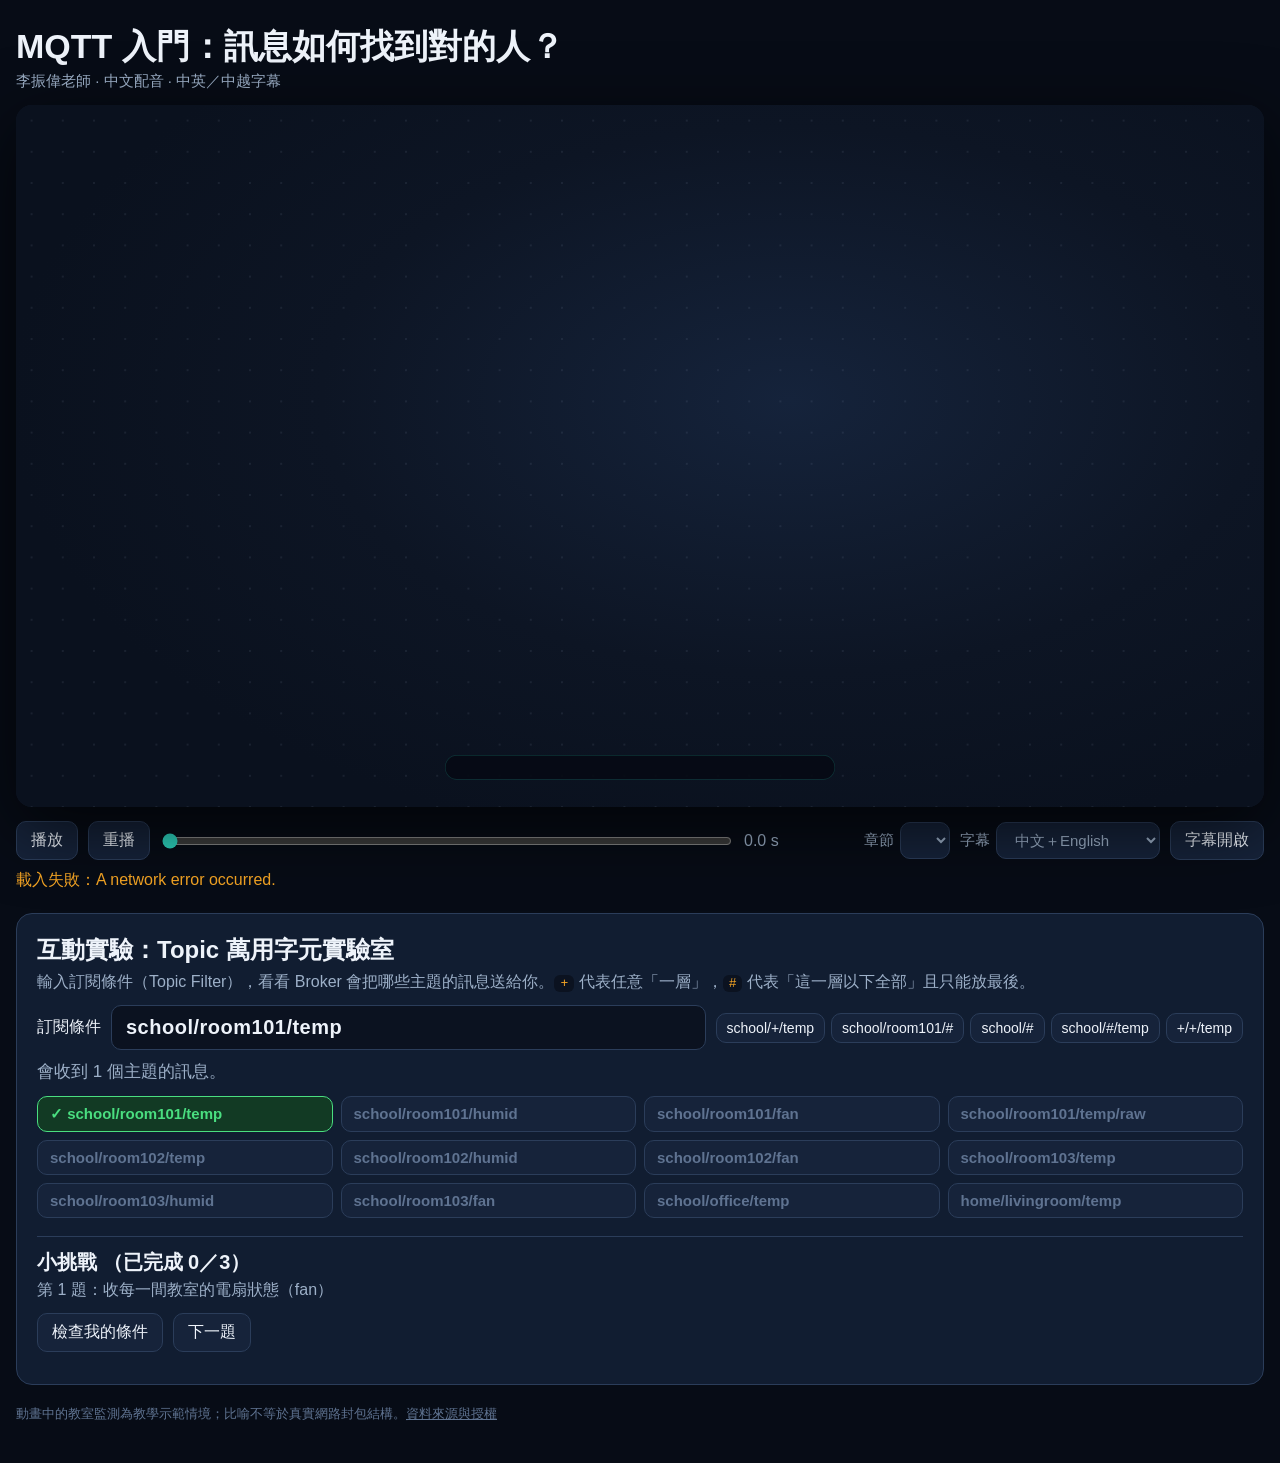
==== player/index.html @ 24d23604 "MQTT 入門互動網頁、影片與字幕" ====
<!doctype html>
<html lang="zh-Hant">
<head>
<meta charset="utf-8">
<meta name="viewport" content="width=device-width,initial-scale=1">
<title>MQTT 入門動畫</title>
<link rel="stylesheet" href="style.css?v=20261007b">
</head>
<body>
<div id="shell">
  <header id="top">
    <h1>MQTT 入門：訊息如何找到對的人？</h1>
    <p class="by">李振偉老師 · 中文配音 · 中英／中越字幕</p>
  </header>
  <div id="viewport">
    <main id="stage" aria-label="MQTT 教學動畫畫面">
      <div id="chapter" data-qa data-container="#stage"></div>
      <h2 id="heading" data-qa data-container="#stage"></h2>
      <svg id="art" viewBox="0 0 1920 1080" aria-hidden="true"></svg>
      <div id="caption" data-qa data-container="#stage"><div id="cap1"></div><div id="cap2"></div></div>
      <div id="progress-mark"></div>
    </main>
  </div>
  <nav id="controls" aria-label="播放控制">
    <button id="play" type="button">播放</button>
    <button id="replay" type="button">重播</button>
    <input id="seek" type="range" min="0" step="1" value="0" aria-label="播放進度">
    <span id="time">0.0 s</span>
    <label class="sel">章節 <select id="chapters" aria-label="章節"></select></label>
    <label class="sel">字幕 <select id="subs" aria-label="字幕語言">
      <option value="en">中文＋English</option>
      <option value="vi">中文＋Tiếng Việt</option>
    </select></label>
    <button id="captions" type="button" aria-pressed="true">字幕開啟</button>
  </nav>
  <p id="status" role="status"></p>
  <section id="lab" aria-labelledby="lab-title"></section>
  <footer class="note">動畫中的教室監測為教學示範情境；比喻不等於真實網路封包結構。<a href="sources.html" style="color:inherit">資料來源與授權</a></footer>
</div>
<script src="lesson.js?v=20261007b"></script>
<script src="scenes.js?v=20261007b"></script>
<script src="scenes2.js?v=20261007b"></script>
<script src="lab.js?v=20261007b"></script>
</body>
</html>
---- player/style.css ----
@font-face{font-family:"Lesson Latin";src:url("../fonts/NotoSans-Regular.ttf") format("truetype");font-weight:400;font-display:block}
@font-face{font-family:"Lesson Latin";src:url("../fonts/NotoSans-Bold.ttf") format("truetype");font-weight:700;font-display:block}
@font-face{font-family:"Lesson TC";src:url("../fonts/NotoSansTC-VF.ttf") format("truetype");font-weight:100 900;font-display:block}
:root{
  --bg:#0d1524;--bg2:#111d31;--panel:#16233a;--panel2:#1c2c48;--line:#2b3d5a;
  --ink:#eef3fa;--muted:#9db0c8;--dim:#5f7391;
  --pub:#f5a524;--broker:#2dd4bf;--sub:#8b7cf6;--warn:#f87171;--ok:#4ade80;--sky:#60a5fa;
  --font:"Lesson Latin","Lesson TC","Noto Sans TC","Microsoft JhengHei",sans-serif;
}
*{box-sizing:border-box}
html,body{margin:0;background:#070c16;color:var(--ink);font-family:var(--font)}
button,select,input{font:inherit;color:inherit}
button,select{background:var(--panel);border:1px solid var(--line);border-radius:10px;padding:8px 14px;cursor:pointer}
button:hover,select:hover{border-color:var(--broker)}
button:focus-visible,select:focus-visible,input:focus-visible{outline:3px solid var(--pub);outline-offset:2px}
#shell{max-width:1320px;margin:0 auto;padding:20px 16px 40px}
#top h1{font-size:clamp(22px,3vw,34px);margin:4px 0 2px}
#top .by{margin:0 0 14px;color:var(--muted);font-size:15px}
#viewport{position:relative;overflow:hidden;border-radius:16px;box-shadow:0 20px 70px #000a;background:var(--bg)}
#stage{position:absolute;left:0;top:0;width:1920px;height:1080px;transform-origin:0 0;overflow:hidden;
  background:radial-gradient(1200px 700px at 62% 42%,#15233b 0,var(--bg) 60%,#0a111e 100%)}
#stage::before{content:"";position:absolute;inset:0;pointer-events:none;
  background-image:radial-gradient(#9db0c81a 1.4px,transparent 1.6px);background-size:48px 48px}
#art{position:absolute;inset:0;width:1920px;height:1080px}
#chapter{position:absolute;left:96px;top:52px;font-size:26px;letter-spacing:4px;color:var(--broker);font-weight:700;white-space:nowrap}
#heading{position:absolute;left:96px;top:92px;margin:0;font-size:58px;line-height:1.25;font-weight:800;max-width:1728px;white-space:nowrap}
#caption{position:absolute;left:50%;transform:translateX(-50%);bottom:42px;max-width:1720px;min-width:600px;
  padding:14px 36px 16px;border-radius:18px;background:#060b14e6;border:1px solid #2dd4bf33;
  display:flex;flex-direction:column;align-items:center;gap:6px;text-align:center;z-index:5}
#cap1{font-size:46px;line-height:1.3;font-weight:600;white-space:nowrap}
#cap2{font-size:36px;line-height:1.3;color:#c9d6e8;white-space:nowrap}
#progress-mark{position:absolute;left:0;bottom:0;height:6px;background:var(--broker);opacity:.7}
#controls{display:flex;flex-wrap:wrap;gap:10px;align-items:center;padding:14px 0 6px}
#seek{flex:1 1 220px;accent-color:var(--broker)}
#time{font-variant-numeric:tabular-nums;color:var(--muted);min-width:110px}
.sel{display:flex;gap:6px;align-items:center;color:var(--muted);font-size:15px}
#status{min-height:1.2em;color:var(--pub);margin:4px 0}
.note{color:var(--dim);font-size:13px;margin-top:20px}
body.export{background:var(--bg)}
body.export #shell{padding:0;max-width:none}
body.export #top,body.export #controls,body.export #status,body.export #lab,body.export .note{display:none}
body.export #viewport{border-radius:0;box-shadow:none}
/* SVG text classes */
.t{font-family:var(--font);fill:var(--ink)}
.lbl{font-size:30px;font-weight:700}
.sm{font-size:24px;fill:var(--muted)}
.xs{font-size:20px;fill:var(--muted)}
.mono{font-family:var(--font);font-weight:700;letter-spacing:.5px}
@media (prefers-reduced-motion:reduce){*{scroll-behavior:auto}}
/* Lab */
#lab{margin-top:22px;padding:20px;border:1px solid var(--line);border-radius:16px;background:var(--bg2)}
#lab h2{margin:0 0 6px;font-size:24px}
#lab p{color:var(--muted);margin:4px 0 12px}
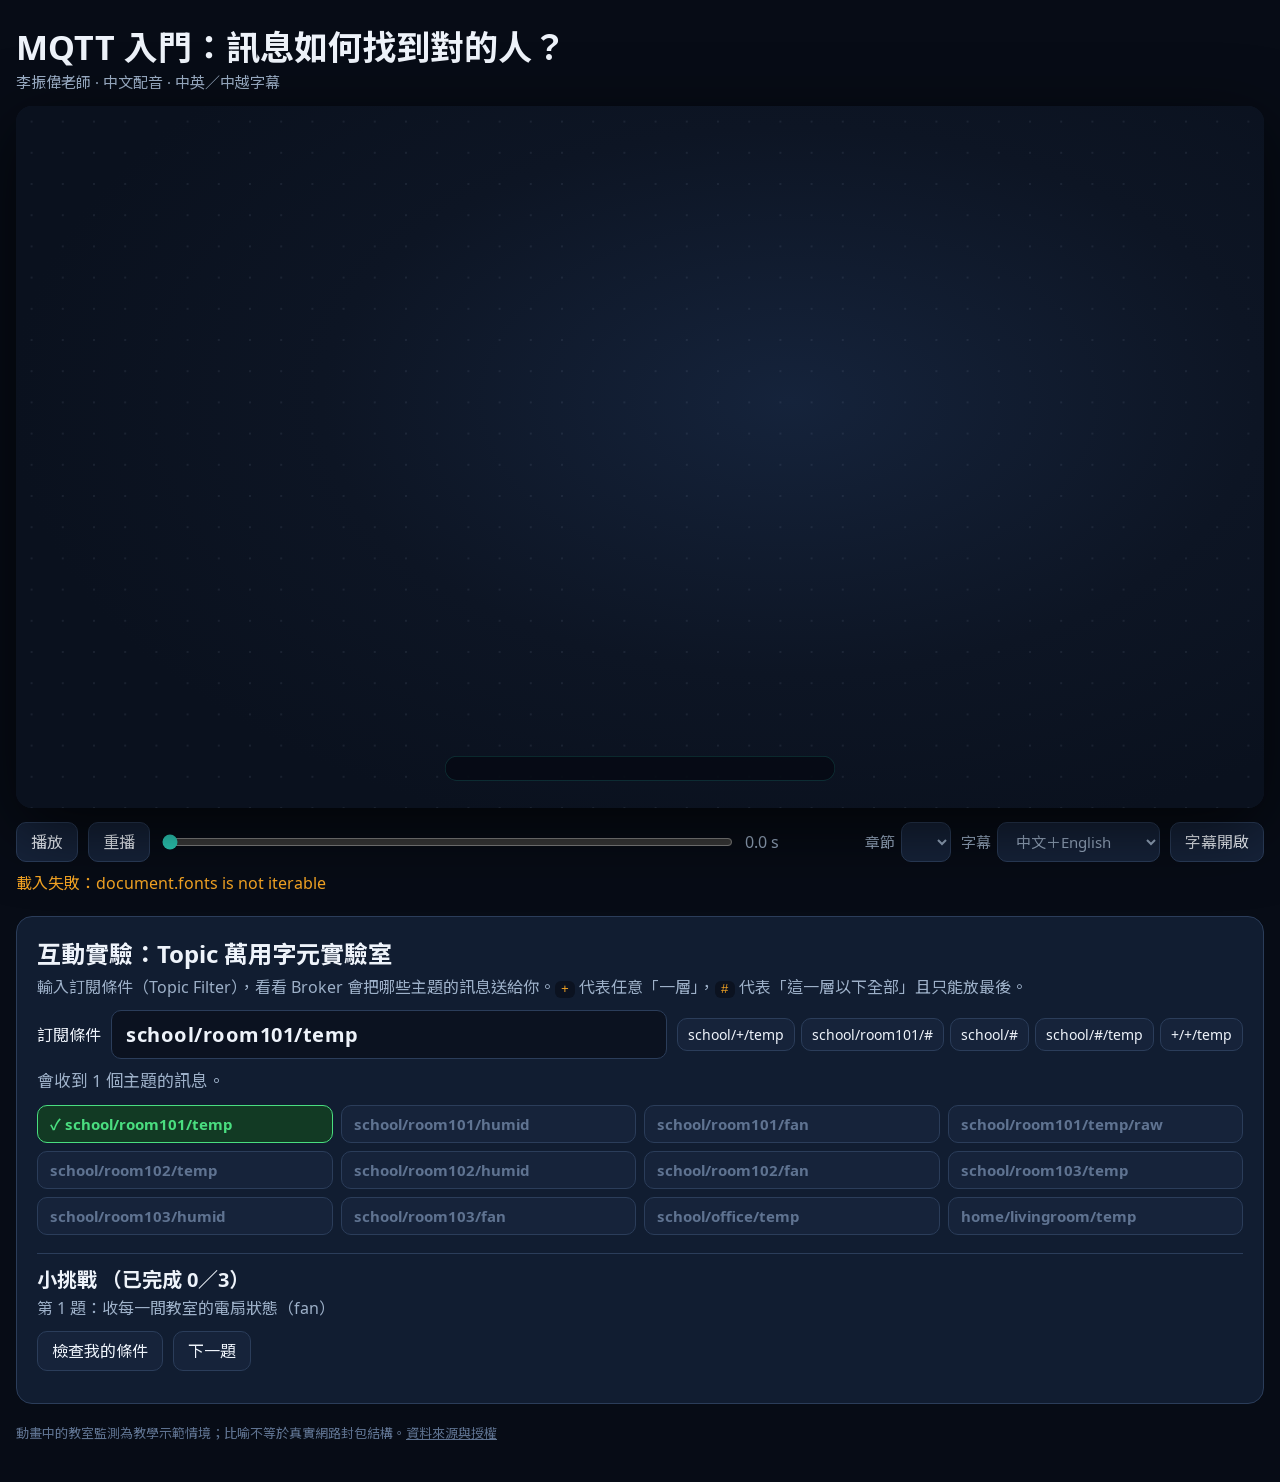
==== commit b1f367e4: "字型子集化為 WOFF2（12MB → 343KB）並改用 font-display:swap" ====
--- a/player/index.html
+++ b/player/index.html
@@ -4,7 +4,7 @@
 <meta charset="utf-8">
 <meta name="viewport" content="width=device-width,initial-scale=1">
 <title>MQTT 入門動畫</title>
-<link rel="stylesheet" href="style.css?v=20261007b">
+<link rel="stylesheet" href="style.css?v=20261007c">
 </head>
 <body>
 <div id="shell">
@@ -37,9 +37,9 @@
   <section id="lab" aria-labelledby="lab-title"></section>
   <footer class="note">動畫中的教室監測為教學示範情境；比喻不等於真實網路封包結構。<a href="sources.html" style="color:inherit">資料來源與授權</a></footer>
 </div>
-<script src="lesson.js?v=20261007b"></script>
-<script src="scenes.js?v=20261007b"></script>
-<script src="scenes2.js?v=20261007b"></script>
-<script src="lab.js?v=20261007b"></script>
+<script src="lesson.js?v=20261007c"></script>
+<script src="scenes.js?v=20261007c"></script>
+<script src="scenes2.js?v=20261007c"></script>
+<script src="lab.js?v=20261007c"></script>
 </body>
 </html>
--- a/player/style.css
+++ b/player/style.css
@@ -1,6 +1,6 @@
-@font-face{font-family:"Lesson Latin";src:url("../fonts/NotoSans-Regular.ttf") format("truetype");font-weight:400;font-display:block}
-@font-face{font-family:"Lesson Latin";src:url("../fonts/NotoSans-Bold.ttf") format("truetype");font-weight:700;font-display:block}
-@font-face{font-family:"Lesson TC";src:url("../fonts/NotoSansTC-VF.ttf") format("truetype");font-weight:100 900;font-display:block}
+@font-face{font-family:"Lesson Latin";src:url("../fonts/NotoSans-Regular.woff2") format("woff2");font-weight:400;font-display:swap}
+@font-face{font-family:"Lesson Latin";src:url("../fonts/NotoSans-Bold.woff2") format("woff2");font-weight:700;font-display:swap}
+@font-face{font-family:"Lesson TC";src:url("../fonts/NotoSansTC-subset.woff2") format("woff2");font-weight:100 900;font-display:swap}
 :root{
   --bg:#0d1524;--bg2:#111d31;--panel:#16233a;--panel2:#1c2c48;--line:#2b3d5a;
   --ink:#eef3fa;--muted:#9db0c8;--dim:#5f7391;
